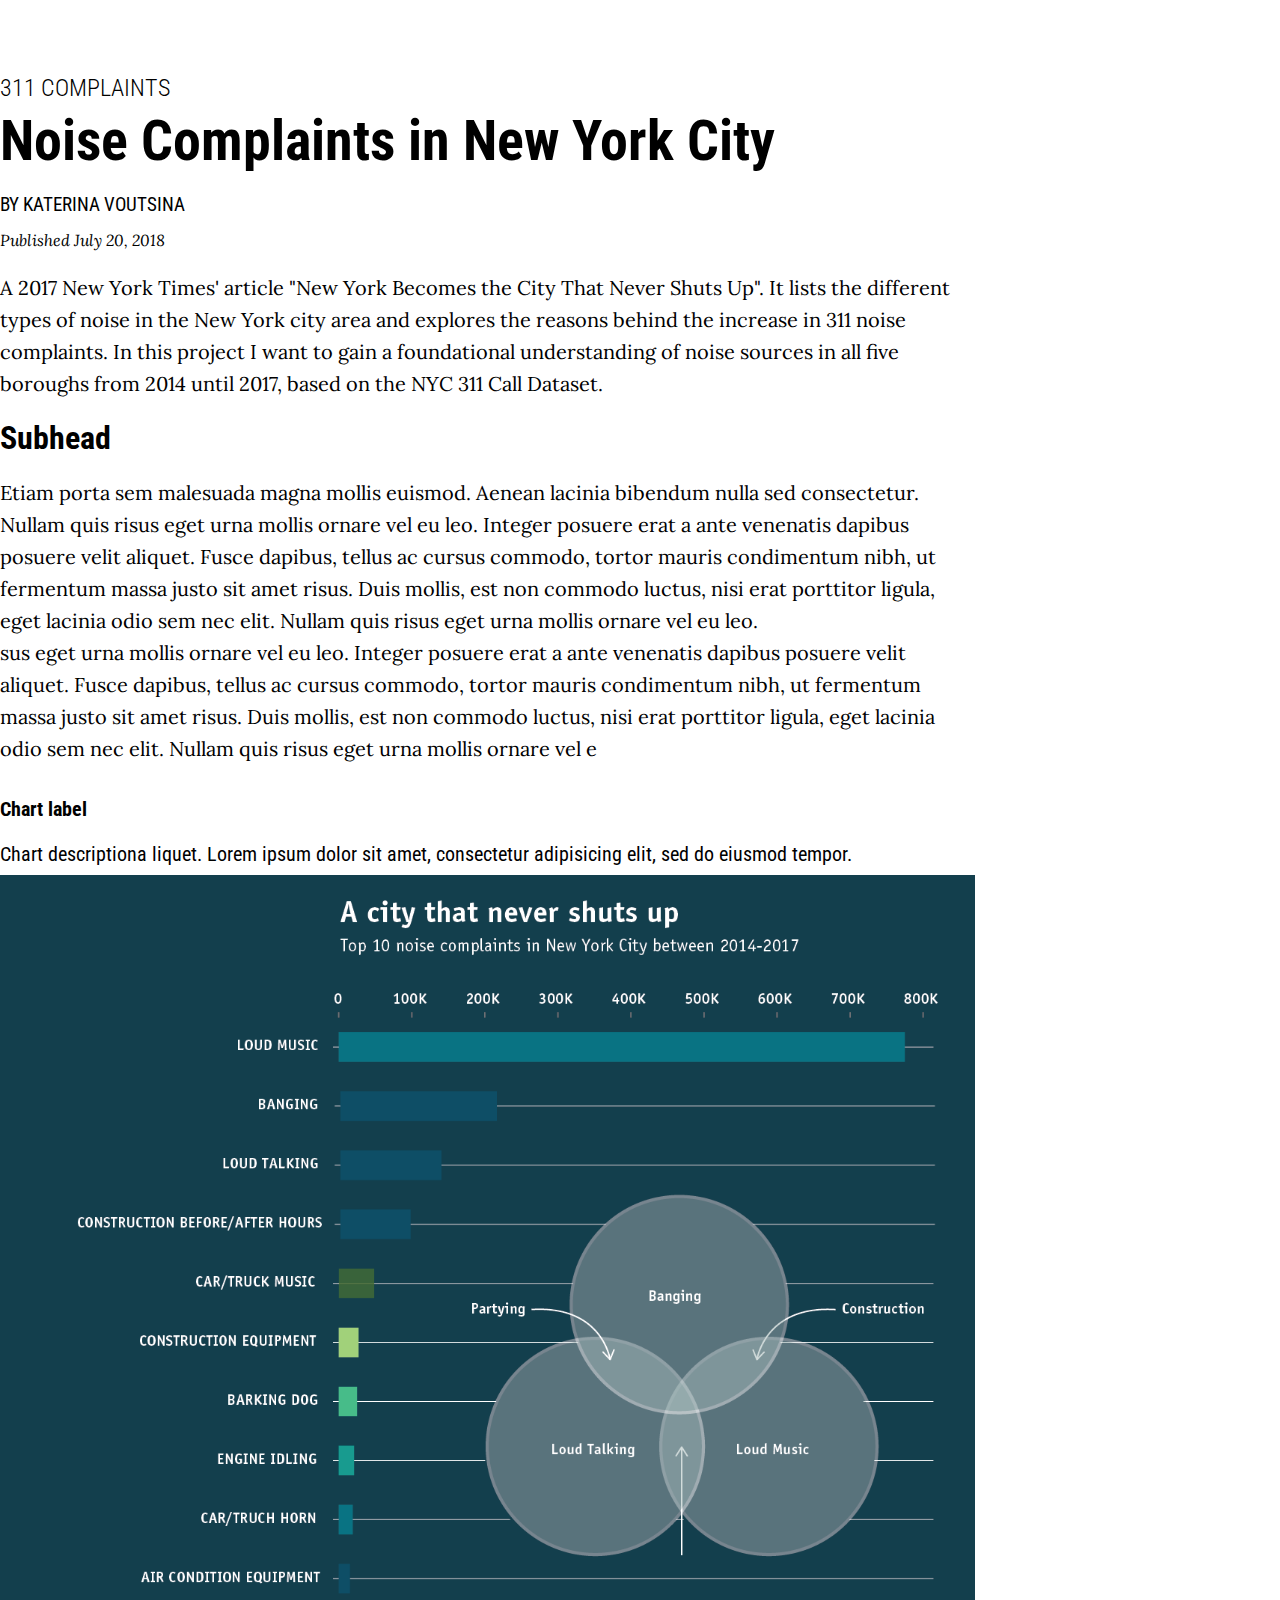
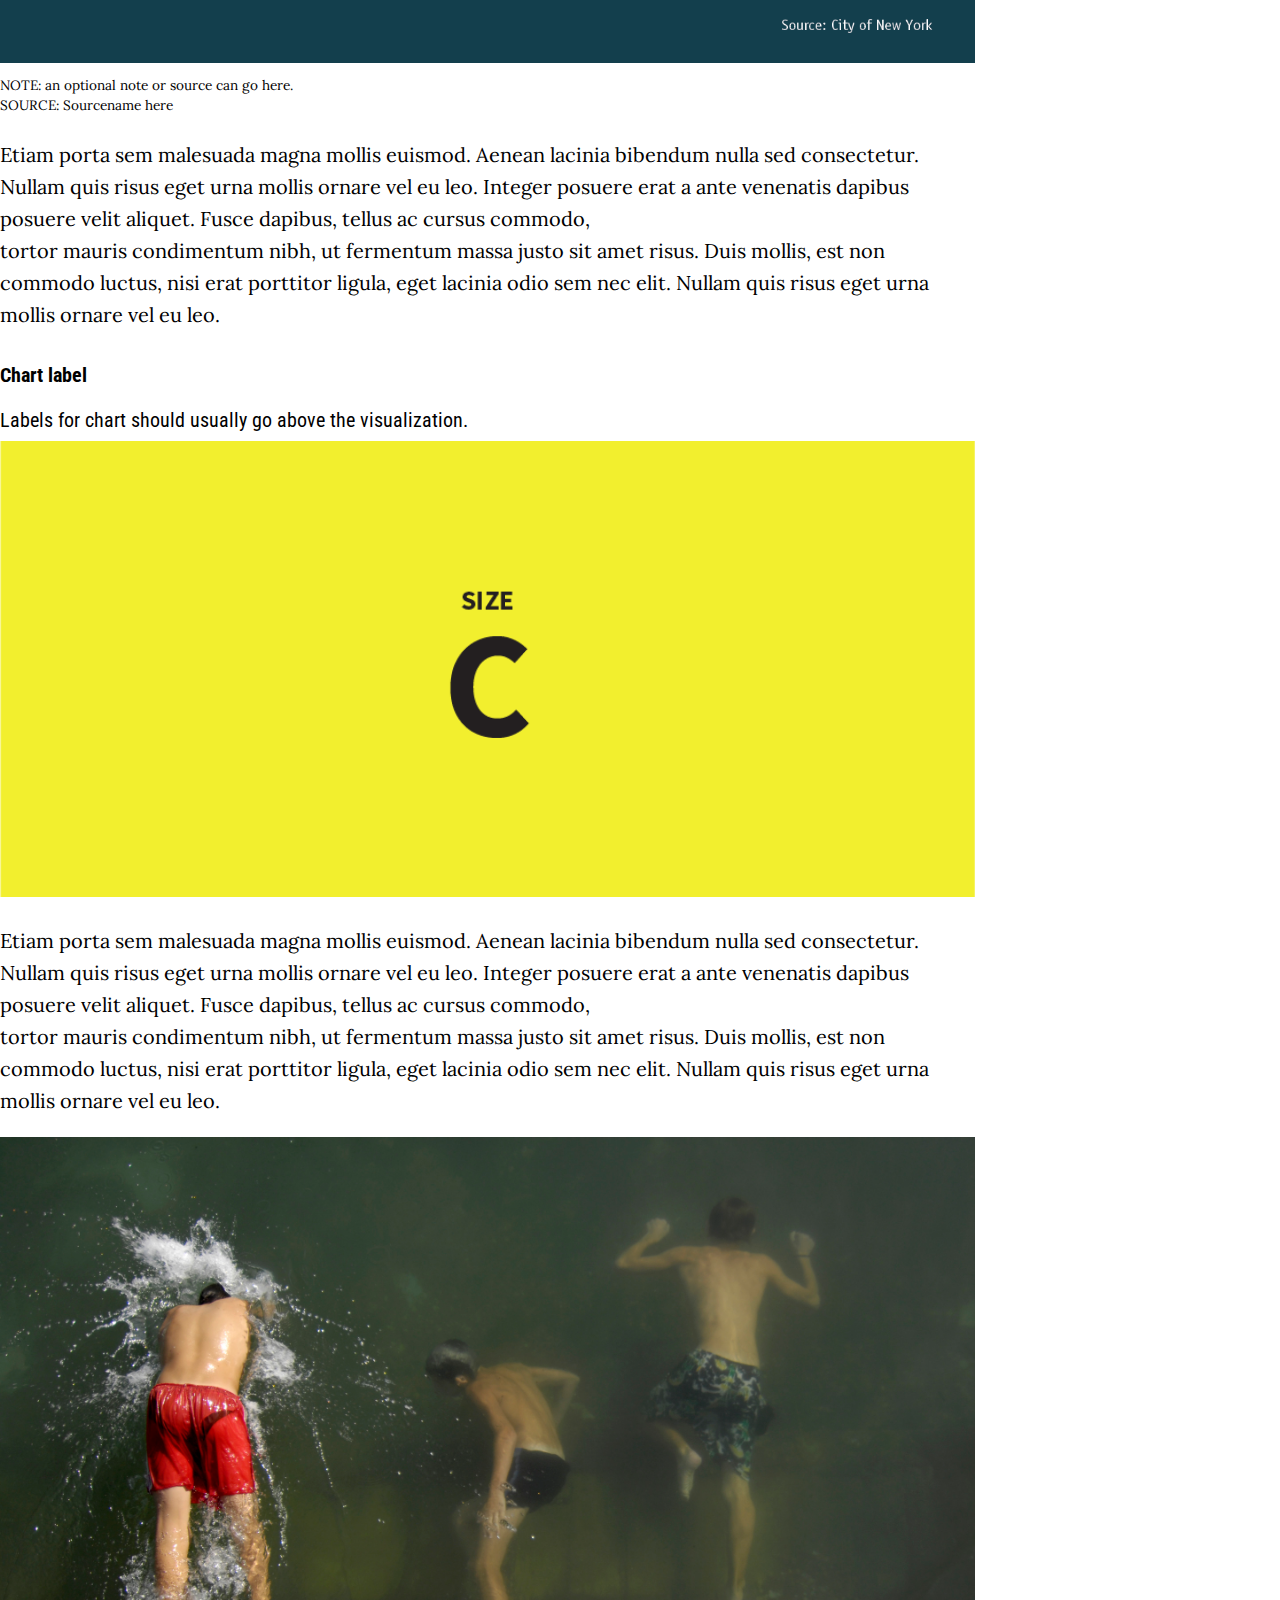
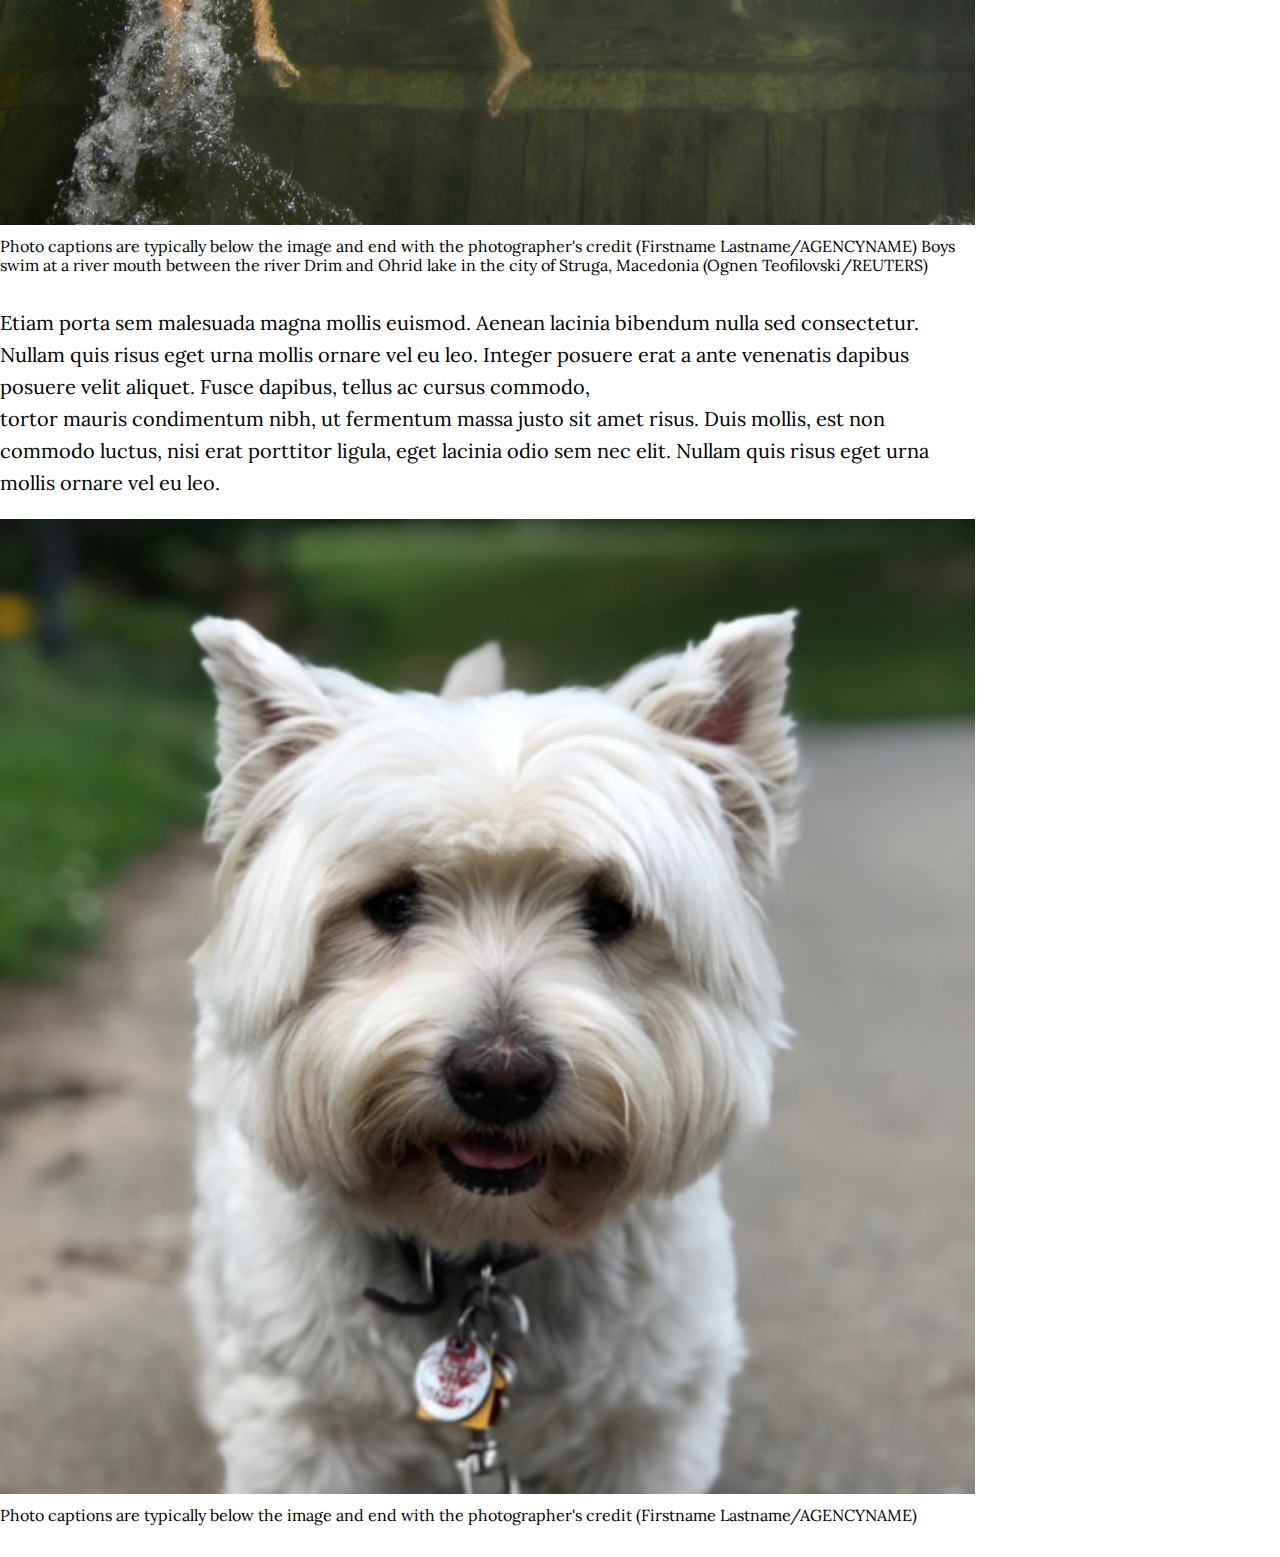
==== Project_01/index.html @ eb489717 "pushing" ====
<!doctype html>
<html lang="en">
  <head>
    <!-- Required meta tags -->
    <meta charset="utf-8">
    <meta name="viewport" content="width=device-width, initial-scale=1, shrink-to-fit=no">
    <!-- Bootstrap CSS -->
    <link rel="stylesheet" href="https://stackpath.bootstrapcdn.com/bootstrap/4.1.1/css/bootstrap.min.css" integrity="sha384-WskhaSGFgHYWDcbwN70/dfYBj47jz9qbsMId/iRN3ewGhXQFZCSftd1LZCfmhktB" crossorigin="anonymous">
      
    <!-- Your CSS files -->
    <link rel="stylesheet" href="style/app.css">
    
    <!-- google fonts: Roboto Condensed(super-font) and Lora(sub-font) -->
    <link href="https://fonts.googleapis.com/css?family=Roboto+Condensed:300,400,700" rel="stylesheet">
    <link href="https://fonts.googleapis.com/css?family=Lora:400,400i,700" rel="stylesheet"> 
  
      
      
    <title>Noise Pollution in New York City</title>
  </head>
    
  <body class="light-theme">
    <div class="container"><!-- start of the main container-->
        <div class="row justify-content-center"><!-- headline and intro -->
            <div class="col-lg-10 ">
                <p class="kicker super-font">311 Complaints</p>
                <h1 class="headline super-font">Noise Complaints in New York City</h1>
                <p class="credit super-font">BY Katerina Voutsina</p>
                <p class="date sub-font">Published July 20, 2018</p>
                <p class="body-text sub-font">
                A 2017 New York Times' article "New York Becomes the City That Never Shuts Up". It lists the different types of noise in the New York city area and explores the reasons behind the increase in 311 noise complaints. In this project I want to gain a foundational understanding of noise sources in all five boroughs from 2014 until 2017, based on the NYC 311 Call Dataset.
                </p>
            </div>
        </div>
        

        <div class="row justify-content-center"><!-- headline and intro -->
            <div class="col-lg-10 ">
                <p class="subhead super-font">Subhead</p>
                <p class="body-text sub-font">
                Etiam porta sem malesuada magna mollis euismod. Aenean lacinia bibendum nulla sed consectetur. Nullam quis risus eget urna mollis ornare vel eu leo. Integer posuere erat a ante venenatis dapibus posuere velit aliquet. Fusce dapibus, tellus ac cursus commodo, tortor mauris condimentum nibh, ut fermentum massa justo sit amet risus. Duis mollis, est non commodo luctus, nisi erat porttitor ligula, eget lacinia odio sem nec elit. Nullam quis risus eget urna mollis ornare vel eu leo. <br>
                sus eget urna mollis ornare vel eu leo. Integer posuere erat a ante venenatis dapibus posuere velit aliquet. Fusce dapibus, tellus ac cursus commodo, tortor mauris condimentum nibh, ut fermentum massa justo sit amet risus. Duis mollis, est non commodo luctus, nisi erat porttitor ligula, eget lacinia odio sem nec elit. Nullam quis risus eget urna mollis ornare vel e
                </p>
            </div>
        </div>
    
<!-- start of one size B image -->
        <div class="row justify-content-center"> <!-- labels/deszcriptions and three charts for mobile -->
            <div class="col-md-10"><!-- left -->
                <p class="label super-font">Chart label</p>
                <p class="label-text super-font">Chart descriptiona liquet. Lorem ipsum dolor sit amet, consectetur adipisicing elit, sed do eiusmod tempor. </p>
                <img class="image" src="style/images/noise_size_B.png" alt="image description">
                <p class="note sub-font">NOTE: an optional note or source can go here. <br>
                SOURCE: Sourcename here
                </p>
            </div>
        </div>
<!-- end of one size B image -->


        <div class="row justify-content-center"><!-- headline and intro -->
            <div class="col-lg-10 ">
                <p class="body-text sub-font">
                Etiam porta sem malesuada magna mollis euismod. Aenean lacinia bibendum nulla sed consectetur. Nullam quis risus eget urna mollis ornare vel eu leo. Integer posuere erat a ante venenatis dapibus posuere velit aliquet. Fusce dapibus, tellus ac cursus commodo,<br>
                tortor mauris condimentum nibh, ut fermentum massa justo sit amet risus. Duis mollis, est non commodo luctus, nisi erat porttitor ligula, eget lacinia odio sem nec elit. Nullam quis risus eget urna mollis ornare vel eu leo.
                </p>
            </div>
        </div>





<!-- start of one size C image -->


        <div class="row justify-content-center"> 
            <div class="col-md-10">
                <p class="label super-font">Chart label</p>
                <p class="label-text super-font">Labels for chart should usually go above the visualization.</p>
            </div>
            <img class="image" src="style/images/template_size_C.png" alt="image description">
        </div>
        
        <div class="row justify-content-center"><!-- headline and intro -->
            <div class="col-lg-10 ">
                <p class="body-text sub-font">
                Etiam porta sem malesuada magna mollis euismod. Aenean lacinia bibendum nulla sed consectetur. Nullam quis risus eget urna mollis ornare vel eu leo. Integer posuere erat a ante venenatis dapibus posuere velit aliquet. Fusce dapibus, tellus ac cursus commodo,<br>
                tortor mauris condimentum nibh, ut fermentum massa justo sit amet risus. Duis mollis, est non commodo luctus, nisi erat porttitor ligula, eget lacinia odio sem nec elit. Nullam quis risus eget urna mollis ornare vel eu leo.
                </p>
            </div>
        </div>
        
        
        
        
        
        
        
        
        <div class="row justify-content-center"> 
            <div class="col-12">
                <img class="image" src="style/images/swimming.jpg" alt="image description">
            </div>
            <div class="col-md-10">
                <p class="caption sub-font">Photo captions are typically below the image and end with the photographer's credit (Firstname Lastname/AGENCYNAME) Boys swim at a river mouth between the river Drim and Ohrid lake in the city of Struga, Macedonia (Ognen Teofilovski/REUTERS)</p>
            </div>
        </div>
        
        <div class="row justify-content-center"><!-- headline and intro -->
        <div class="col-lg-10 ">
            <p class="body-text sub-font">
            Etiam porta sem malesuada magna mollis euismod. Aenean lacinia bibendum nulla sed consectetur. Nullam quis risus eget urna mollis ornare vel eu leo. Integer posuere erat a ante venenatis dapibus posuere velit aliquet. Fusce dapibus, tellus ac cursus commodo,<br>
            tortor mauris condimentum nibh, ut fermentum massa justo sit amet risus. Duis mollis, est non commodo luctus, nisi erat porttitor ligula, eget lacinia odio sem nec elit. Nullam quis risus eget urna mollis ornare vel eu leo.
            </p>
        </div>
        <div class="row justify-content-center no-gutters"> 
            <div class="col-md-5">
                <img class="image" src="style/images/pic_Size_A.jpeg" alt="image description">
                <p class="caption sub-font">Photo captions are typically below the image and end with the photographer's credit (Firstname Lastname/AGENCYNAME)</p>
            </div>
        </div>
    
            
            
    
        
        
        
        
        
      </div><!-- end of the main container-->
   
        

      
      
    <!-- Optional JavaScript -->
    <!-- jQuery first, then Popper.js, then Bootstrap JS -->
    <script src="https://code.jquery.com/jquery-3.3.1.slim.min.js" integrity="sha384-q8i/X+965DzO0rT7abK41JStQIAqVgRVzpbzo5smXKp4YfRvH+8abtTE1Pi6jizo" crossorigin="anonymous"></script>
    <script src="https://cdnjs.cloudflare.com/ajax/libs/popper.js/1.14.3/umd/popper.min.js" integrity="sha384-ZMP7rVo3mIykV+2+9J3UJ46jBk0WLaUAdn689aCwoqbBJiSnjAK/l8WvCWPIPm49" crossorigin="anonymous"></script>
    <script src="https://stackpath.bootstrapcdn.com/bootstrap/4.1.1/js/bootstrap.min.js" integrity="sha384-smHYKdLADwkXOn1EmN1qk/HfnUcbVRZyYmZ4qpPea6sjB/pTJ0euyQp0Mk8ck+5T" crossorigin="anonymous"></script>
  </body>
</html>
---- Project_01/style/app.css ----
body {
    padding-top:60px;
    margin: auto;
}


/* choose a light or dark theme to add to the body tag. */
.dark-theme {
    background-color: #181414;
    color: #fcfbfb;   
}
.light-theme {
    background-color: white;
    color: black;    
}

.container {
        max-width: 975px;
}

/* ******** */

.image {
    width: 100%;
}



/*
super-font
.headline
.kicker
.subhead
.label
.label-text
.credit

sub-font
.date
.body-text
.note
*/



.super-font {
    font-family: 'Roboto Condensed', sans-serif;
}
.sub-font {
    font-family: 'Lora', serif;
}



.headline {
    font-size: 3.5rem;
    line-height: 0.9;
    margin-bottom: 0.25rem;
    margin-top: 1rem;
    font-weight: 700;
}

.body-text {
    font-size: 1.25rem;
    line-height: 1.6;
    margin-top: 1.5rem;

}

.kicker {
    font-size: 1.5rem;
    line-height: 1;
    margin-bottom: 0.5rem;
    margin-top: 1rem;
    font-weight: 300;
    text-transform: uppercase;
}

.credit  {
    font-size: 1.2rem;
    line-height: 0.75;
    margin-top: 2rem;
    font-weight: 400;
    text-transform: uppercase;
}

.date {
    font-size: 1rem;
    line-height: 1;
    margin-top: 0.25;
    font-weight: 400;
    font-style: italic;
}

.subhead {
    font-size: 2rem;
    line-height: 0.9;
    margin-bottom: 0.5rem;
    margin-top: 1.5rem;
    font-weight: 700;
}

.label {
    font-size: 1.25rem;
    line-height: 1.25;
    margin-top: 2rem;
    margin-bottom: 0.5rem;
    font-weight: 700;
}

.label-text {
    font-size: 1.25rem;
    line-height: 1.25;
    margin-bottom: 0.5rem;
    font-weight: 400;
}

.note {
    font-size: 0.85rem;
    line-height: 1.5;
    margin-top: 0.5rem;
    margin-bottom: 1.25rem;
    font-weight: 400;
}
.caption  {
    font-size: 1rem;
    line-height: 1.2;
    margin-top: 0.5rem;
    margin-bottom: 2rem;
    font-weight: 400;
}
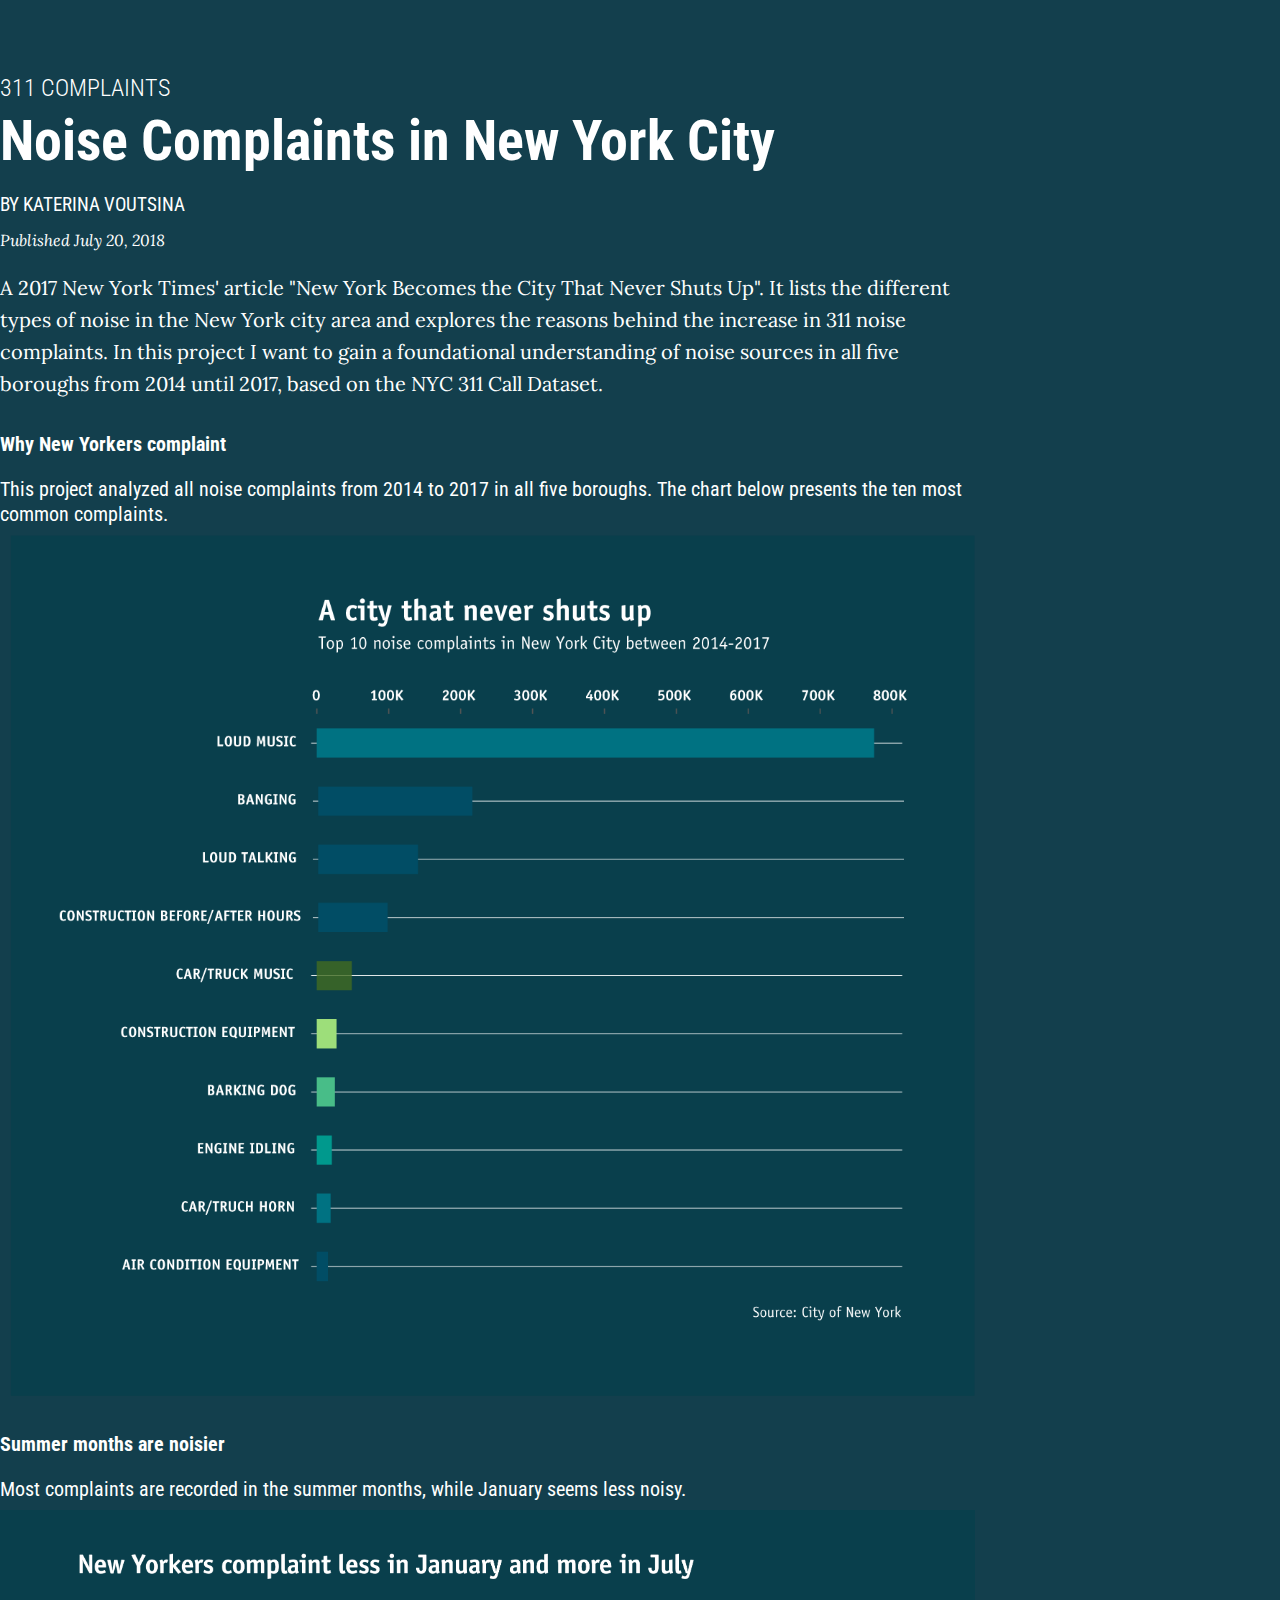
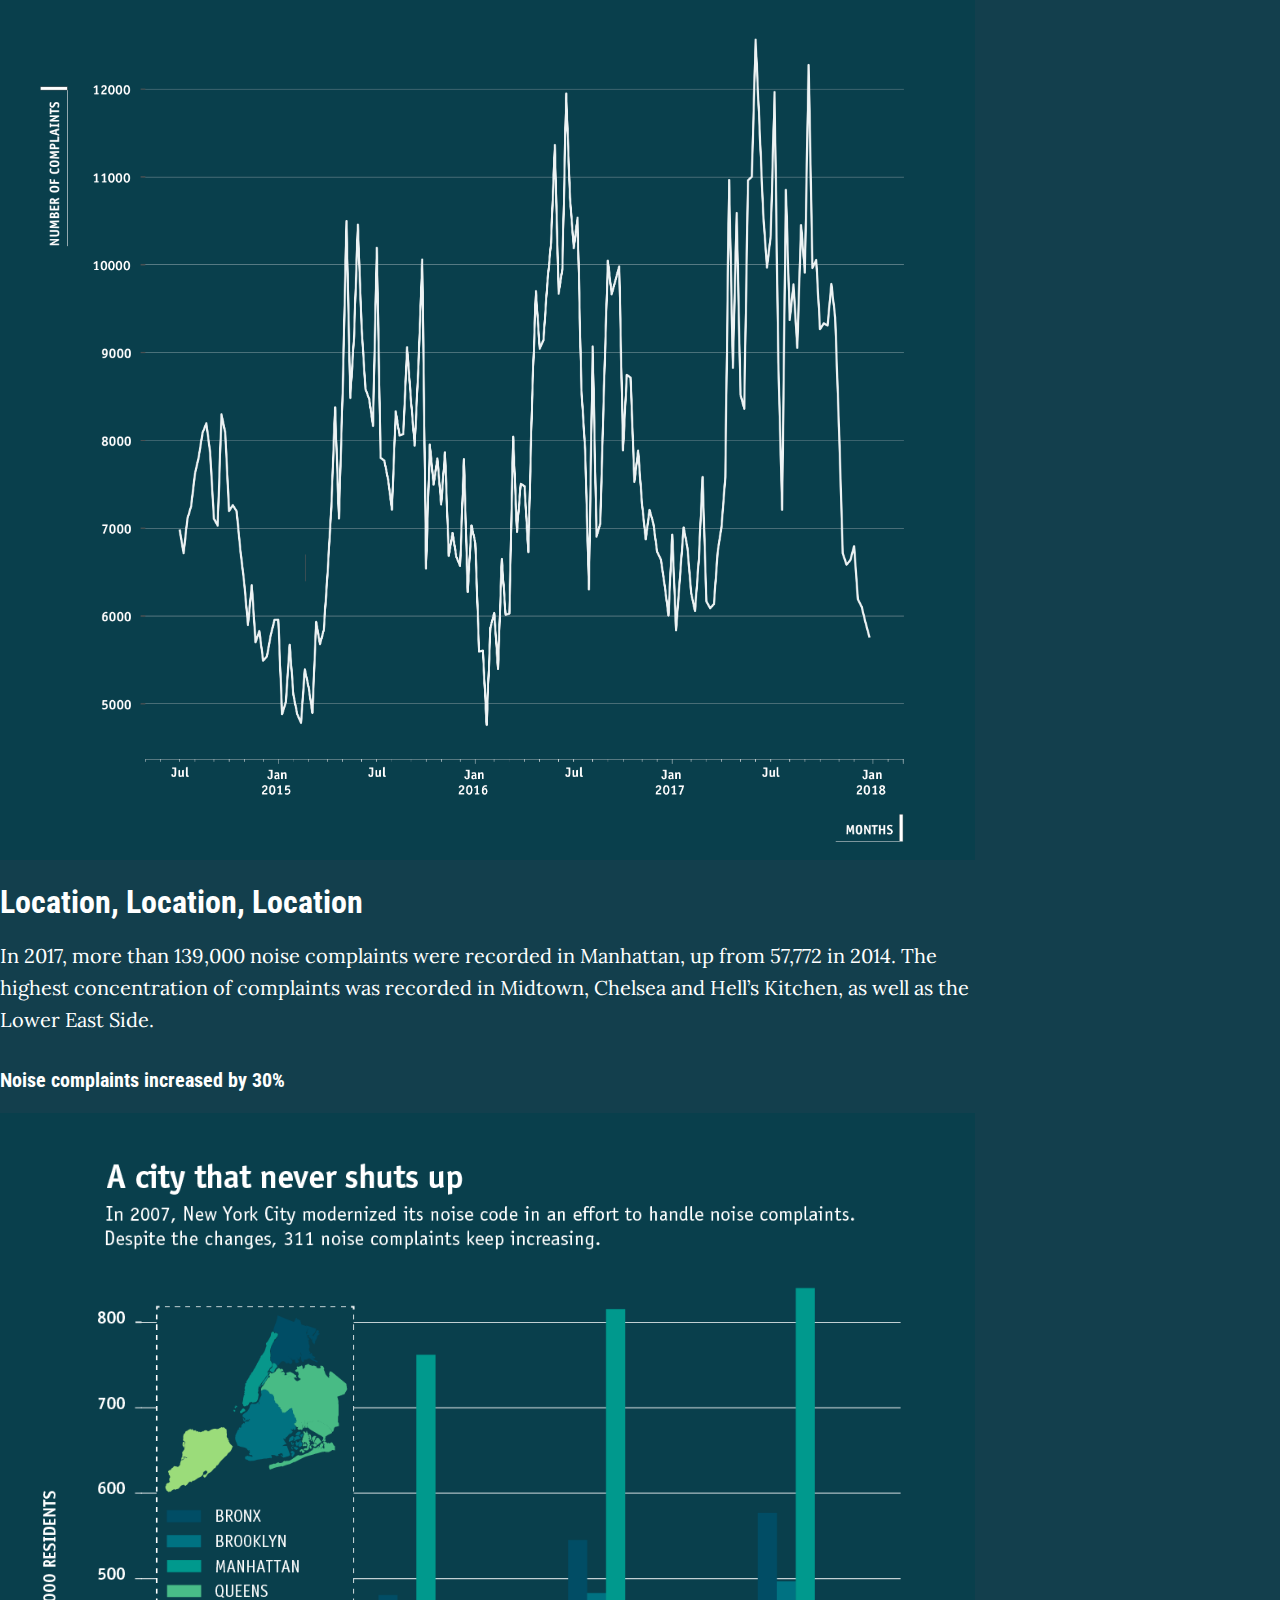
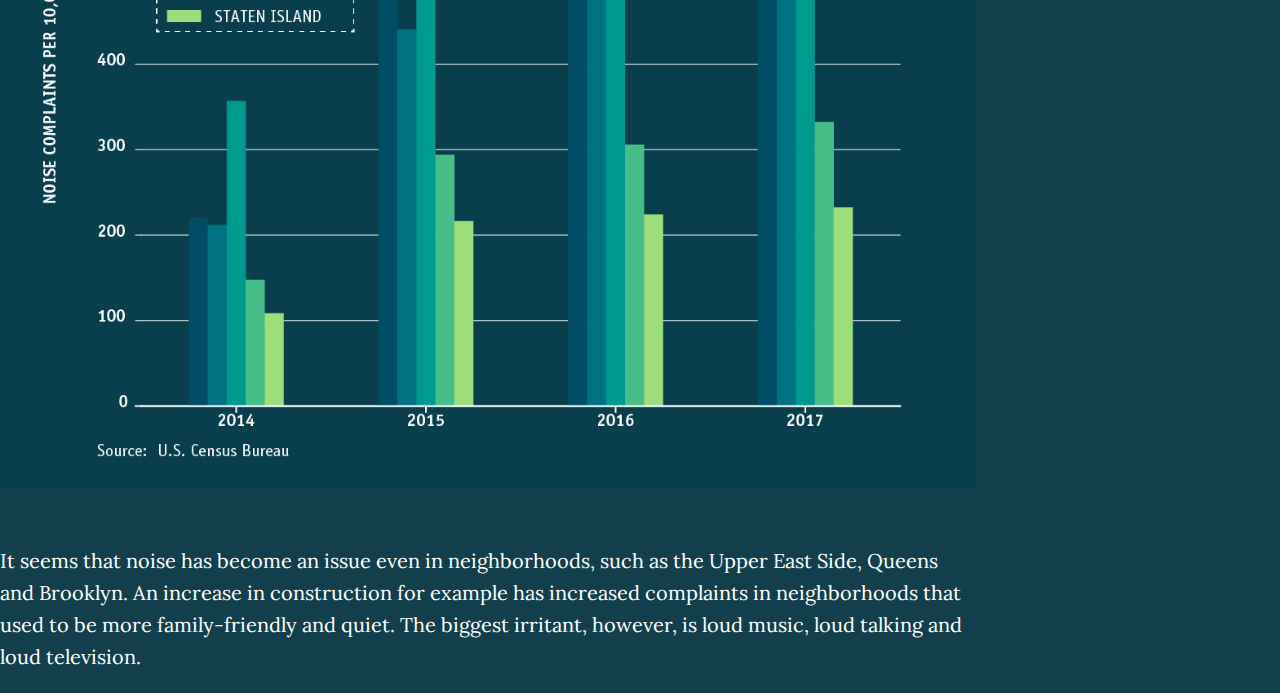
==== commit e49261e7: "update" ====
--- a/Project_01/index.html
+++ b/Project_01/index.html
@@ -15,7 +15,6 @@
     <link href="https://fonts.googleapis.com/css?family=Lora:400,400i,700" rel="stylesheet"> 
   
       
-      
     <title>Noise Pollution in New York City</title>
   </head>
     
@@ -32,108 +31,62 @@
                 </p>
             </div>
         </div>
-        
-
-        <div class="row justify-content-center"><!-- headline and intro -->
-            <div class="col-lg-10 ">
-                <p class="subhead super-font">Subhead</p>
-                <p class="body-text sub-font">
-                Etiam porta sem malesuada magna mollis euismod. Aenean lacinia bibendum nulla sed consectetur. Nullam quis risus eget urna mollis ornare vel eu leo. Integer posuere erat a ante venenatis dapibus posuere velit aliquet. Fusce dapibus, tellus ac cursus commodo, tortor mauris condimentum nibh, ut fermentum massa justo sit amet risus. Duis mollis, est non commodo luctus, nisi erat porttitor ligula, eget lacinia odio sem nec elit. Nullam quis risus eget urna mollis ornare vel eu leo. <br>
-                sus eget urna mollis ornare vel eu leo. Integer posuere erat a ante venenatis dapibus posuere velit aliquet. Fusce dapibus, tellus ac cursus commodo, tortor mauris condimentum nibh, ut fermentum massa justo sit amet risus. Duis mollis, est non commodo luctus, nisi erat porttitor ligula, eget lacinia odio sem nec elit. Nullam quis risus eget urna mollis ornare vel e
+        <!-- start of one size B image -->
+        <div class="row justify-content-center"> <!-- labels/deszcriptions and three charts for mobile -->
+            <div class="col-md-10"><!-- left -->
+                <p class="label super-font">Why New Yorkers complaint</p>
+                <p class="label-text super-font"> This project analyzed all noise complaints from 2014 to 2017 in all five boroughs. The chart below presents the ten most common complaints.  </p>
+                <img class="image" src="style/images/Complaints_dark-06.png" alt="image description">
                 </p>
             </div>
         </div>
-    
-<!-- start of one size B image -->
+
         <div class="row justify-content-center"> <!-- labels/deszcriptions and three charts for mobile -->
             <div class="col-md-10"><!-- left -->
-                <p class="label super-font">Chart label</p>
-                <p class="label-text super-font">Chart descriptiona liquet. Lorem ipsum dolor sit amet, consectetur adipisicing elit, sed do eiusmod tempor. </p>
-                <img class="image" src="style/images/noise_size_B.png" alt="image description">
-                <p class="note sub-font">NOTE: an optional note or source can go here. <br>
-                SOURCE: Sourcename here
+                <p class="label super-font">Summer months are noisier</p>
+                <p class="label-text super-font"> Most complaints are recorded in the summer months, while January seems less noisy. </p>
+                <img class="image" src="style/images/info_1_dark.png" alt="image description">
                 </p>
             </div>
         </div>
 <!-- end of one size B image -->
 
-
         <div class="row justify-content-center"><!-- headline and intro -->
             <div class="col-lg-10 ">
+                <p class="subhead super-font">Location, Location, Location</p>
                 <p class="body-text sub-font">
-                Etiam porta sem malesuada magna mollis euismod. Aenean lacinia bibendum nulla sed consectetur. Nullam quis risus eget urna mollis ornare vel eu leo. Integer posuere erat a ante venenatis dapibus posuere velit aliquet. Fusce dapibus, tellus ac cursus commodo,<br>
-                tortor mauris condimentum nibh, ut fermentum massa justo sit amet risus. Duis mollis, est non commodo luctus, nisi erat porttitor ligula, eget lacinia odio sem nec elit. Nullam quis risus eget urna mollis ornare vel eu leo.
+                In 2017, more than 139,000 noise complaints were recorded in Manhattan, up from 57,772 in 2014. The highest concentration of complaints was recorded in Midtown, Chelsea and Hell’s Kitchen, as well as the Lower East Side. <br>
                 </p>
             </div>
         </div>
 
-
-
-
-
-<!-- start of one size C image -->
-
-
-        <div class="row justify-content-center"> 
-            <div class="col-md-10">
-                <p class="label super-font">Chart label</p>
-                <p class="label-text super-font">Labels for chart should usually go above the visualization.</p>
+        <!-- start of one size B image -->
+        <div class="row justify-content-center"> <!-- labels/deszcriptions and three charts for mobile -->
+            <div class="col-md-10"><!-- left -->
+                <p class="label super-font">Noise complaints increased by 30%</p>
+                <p class="label-text super-font">  </p>
+                <img class="image" src="style/images/New_Noise10-05.png" alt="image description">
+                <p class="note sub-font"> <br>
+                </p>
             </div>
-            <img class="image" src="style/images/template_size_C.png" alt="image description">
         </div>
+<!-- end of one size B image -->
         
         <div class="row justify-content-center"><!-- headline and intro -->
             <div class="col-lg-10 ">
                 <p class="body-text sub-font">
-                Etiam porta sem malesuada magna mollis euismod. Aenean lacinia bibendum nulla sed consectetur. Nullam quis risus eget urna mollis ornare vel eu leo. Integer posuere erat a ante venenatis dapibus posuere velit aliquet. Fusce dapibus, tellus ac cursus commodo,<br>
-                tortor mauris condimentum nibh, ut fermentum massa justo sit amet risus. Duis mollis, est non commodo luctus, nisi erat porttitor ligula, eget lacinia odio sem nec elit. Nullam quis risus eget urna mollis ornare vel eu leo.
-                </p>
-            </div>
-        </div>
-        
-        
-        
-        
-        
-        
-        
-        
-        <div class="row justify-content-center"> 
-            <div class="col-12">
-                <img class="image" src="style/images/swimming.jpg" alt="image description">
-            </div>
-            <div class="col-md-10">
-                <p class="caption sub-font">Photo captions are typically below the image and end with the photographer's credit (Firstname Lastname/AGENCYNAME) Boys swim at a river mouth between the river Drim and Ohrid lake in the city of Struga, Macedonia (Ognen Teofilovski/REUTERS)</p>
             </div>
         </div>
         
         <div class="row justify-content-center"><!-- headline and intro -->
         <div class="col-lg-10 ">
             <p class="body-text sub-font">
-            Etiam porta sem malesuada magna mollis euismod. Aenean lacinia bibendum nulla sed consectetur. Nullam quis risus eget urna mollis ornare vel eu leo. Integer posuere erat a ante venenatis dapibus posuere velit aliquet. Fusce dapibus, tellus ac cursus commodo,<br>
-            tortor mauris condimentum nibh, ut fermentum massa justo sit amet risus. Duis mollis, est non commodo luctus, nisi erat porttitor ligula, eget lacinia odio sem nec elit. Nullam quis risus eget urna mollis ornare vel eu leo.
+            It seems that noise has become an issue even in neighborhoods, such as the Upper East Side, Queens and Brooklyn. An increase in construction for example has increased complaints in neighborhoods that used to be more family-friendly and quiet. The biggest irritant, however, is loud music, loud talking and loud television.  
             </p>
         </div>
-        <div class="row justify-content-center no-gutters"> 
-            <div class="col-md-5">
-                <img class="image" src="style/images/pic_Size_A.jpeg" alt="image description">
-                <p class="caption sub-font">Photo captions are typically below the image and end with the photographer's credit (Firstname Lastname/AGENCYNAME)</p>
-            </div>
-        </div>
-    
-            
-            
-    
-        
-        
-        
-        
         
       </div><!-- end of the main container-->
    
-        
-
-      
       
     <!-- Optional JavaScript -->
     <!-- jQuery first, then Popper.js, then Bootstrap JS -->
--- a/Project_01/style/app.css
+++ b/Project_01/style/app.css
@@ -12,8 +12,8 @@
     color: #fcfbfb;   
 }
 .light-theme {
-    background-color: white;
-    color: black;    
+    background-color: #133F4D;
+    color: white;    
 }
 
 .container {
